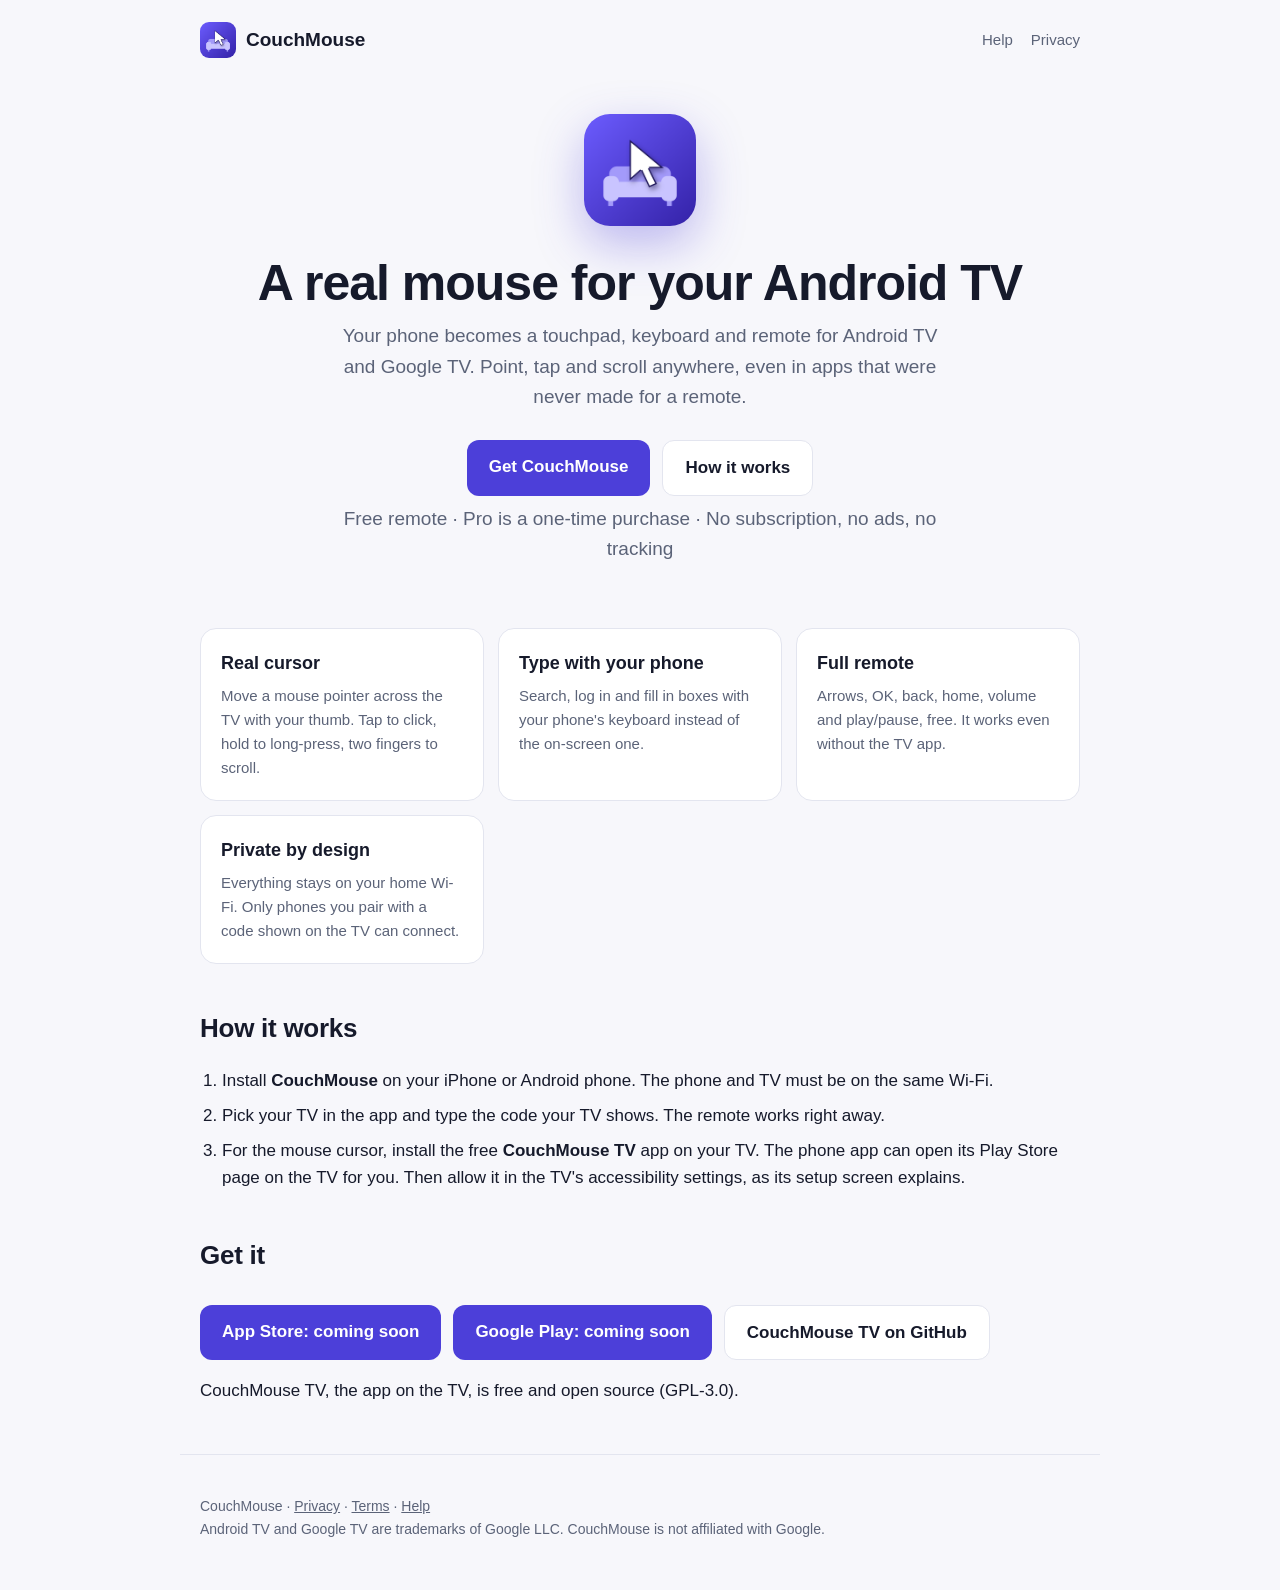
==== docs/index.html @ 19f27d71 "Cursor follows screen size changes; website (landing, privacy, terms, help) The cursor re-reads the " ====
<!doctype html>
<html lang="en">
<head>
<meta charset="utf-8">
<meta name="viewport" content="width=device-width, initial-scale=1">
<title>CouchMouse: a real mouse for Android TV</title>
<meta name="description" content="Turn your iPhone or Android phone into a remote with a real mouse cursor for Android TV and Google TV. Pay once, no subscription, no ads.">
<link rel="icon" href="icon.png">
<link rel="stylesheet" href="style.css">
</head>
<body>
<header>
  <a class="brand" href="./"><img src="icon.png" alt="">CouchMouse</a>
  <nav><a href="support">Help</a><a href="privacy">Privacy</a></nav>
</header>
<main>
  <section class="hero">
    <img src="icon.png" alt="CouchMouse icon">
    <h1>A real mouse for your Android TV</h1>
    <p>Your phone becomes a touchpad, keyboard and remote for Android TV and Google TV. Point, tap and scroll anywhere, even in apps that were never made for a remote.</p>
    <div class="buttons">
      <a class="button" href="#get">Get CouchMouse</a>
      <a class="button soft" href="#how">How it works</a>
    </div>
    <p class="note">Free remote · Pro is a one-time purchase · No subscription, no ads, no tracking</p>
  </section>

  <div class="grid">
    <div class="card"><h3>Real cursor</h3><p>Move a mouse pointer across the TV with your thumb. Tap to click, hold to long-press, two fingers to scroll.</p></div>
    <div class="card"><h3>Type with your phone</h3><p>Search, log in and fill in boxes with your phone's keyboard instead of the on-screen one.</p></div>
    <div class="card"><h3>Full remote</h3><p>Arrows, OK, back, home, volume and play/pause, free. It works even without the TV app.</p></div>
    <div class="card"><h3>Private by design</h3><p>Everything stays on your home Wi-Fi. Only phones you pair with a code shown on the TV can connect.</p></div>
  </div>

  <h2 id="how">How it works</h2>
  <ol class="steps">
    <li>Install <b>CouchMouse</b> on your iPhone or Android phone. The phone and TV must be on the same Wi-Fi.</li>
    <li>Pick your TV in the app and type the code your TV shows. The remote works right away.</li>
    <li>For the mouse cursor, install the free <b>CouchMouse TV</b> app on your TV. The phone app can open its Play Store page on the TV for you. Then allow it in the TV's accessibility settings, as its setup screen explains.</li>
  </ol>

  <h2 id="get">Get it</h2>
  <div class="buttons" style="justify-content:flex-start">
    <a class="button" href="#get" aria-disabled="true">App Store: coming soon</a>
    <a class="button" href="#get" aria-disabled="true">Google Play: coming soon</a>
    <a class="button soft" href="https://github.com/couchmouse/couchmouse-tv">CouchMouse TV on GitHub</a>
  </div>
  <p>CouchMouse TV, the app on the TV, is free and open source (GPL-3.0).</p>
</main>
<footer>
  CouchMouse · <a href="privacy">Privacy</a> · <a href="terms">Terms</a> · <a href="support">Help</a><br>
  Android TV and Google TV are trademarks of Google LLC. CouchMouse is not affiliated with Google.
</footer>
</body>
</html>
---- docs/style.css ----
:root {
  --bg: #0b1220; --panel: #151b2e; --line: #262d47; --text: #e7eaf3; --dim: #9aa3b8;
  --accent: #7c6cff; --accent-2: #4c3fd9; --ok: #4ade80;
}
@media (prefers-color-scheme: light) {
  :root { --bg: #f7f7fb; --panel: #ffffff; --line: #e3e5ef; --text: #161a2b; --dim: #5b6378; }
}
* { box-sizing: border-box; }
html, body { margin: 0; background: var(--bg); color: var(--text); }
body { font: 17px/1.6 -apple-system, BlinkMacSystemFont, "Segoe UI", Roboto, sans-serif; }
a { color: var(--accent); }
main, header, footer { max-width: 920px; margin: 0 auto; padding: 0 20px; }
header { display: flex; align-items: center; gap: 12px; padding-top: 22px; }
header a.brand { display: flex; align-items: center; gap: 10px; color: var(--text); text-decoration: none; font-weight: 650; font-size: 19px; }
header img { width: 36px; height: 36px; border-radius: 9px; }
header nav { margin-left: auto; display: flex; gap: 18px; font-size: 15px; }
header nav a { color: var(--dim); text-decoration: none; }
.hero { text-align: center; padding: 56px 0 28px; }
.hero img { width: 112px; height: 112px; border-radius: 26px; box-shadow: 0 18px 48px rgba(76, 63, 217, .35); }
.hero h1 { font-size: clamp(32px, 6vw, 50px); line-height: 1.1; margin: 22px 0 10px; letter-spacing: -.02em; }
.hero p { color: var(--dim); font-size: 19px; max-width: 620px; margin: 0 auto; }
.buttons { display: flex; flex-wrap: wrap; gap: 12px; justify-content: center; margin: 28px 0 8px; }
.button { display: inline-block; padding: 13px 22px; border-radius: 12px; background: var(--accent-2); color: #fff; text-decoration: none; font-weight: 600; }
.button.soft { background: var(--panel); color: var(--text); border: 1px solid var(--line); }
.note { color: var(--dim); font-size: 14px; text-align: center; }
.grid { display: grid; grid-template-columns: repeat(auto-fit, minmax(240px, 1fr)); gap: 14px; margin: 36px 0; }
.card { background: var(--panel); border: 1px solid var(--line); border-radius: 16px; padding: 20px; }
.card h3 { margin: 0 0 6px; font-size: 18px; }
.card p { margin: 0; color: var(--dim); font-size: 15px; }
h2 { font-size: 26px; margin: 44px 0 12px; letter-spacing: -.01em; }
ol.steps { padding-left: 22px; }
ol.steps li { margin: 8px 0; }
.legal h1 { font-size: 34px; margin: 36px 0 4px; }
.legal .updated { color: var(--dim); margin-top: 0; }
.legal h2 { font-size: 21px; margin-top: 30px; }
details { background: var(--panel); border: 1px solid var(--line); border-radius: 12px; padding: 14px 16px; margin: 10px 0; }
summary { cursor: pointer; font-weight: 600; }
footer { color: var(--dim); font-size: 14px; padding: 40px 20px 50px; border-top: 1px solid var(--line); margin-top: 50px; }
footer a { color: var(--dim); }
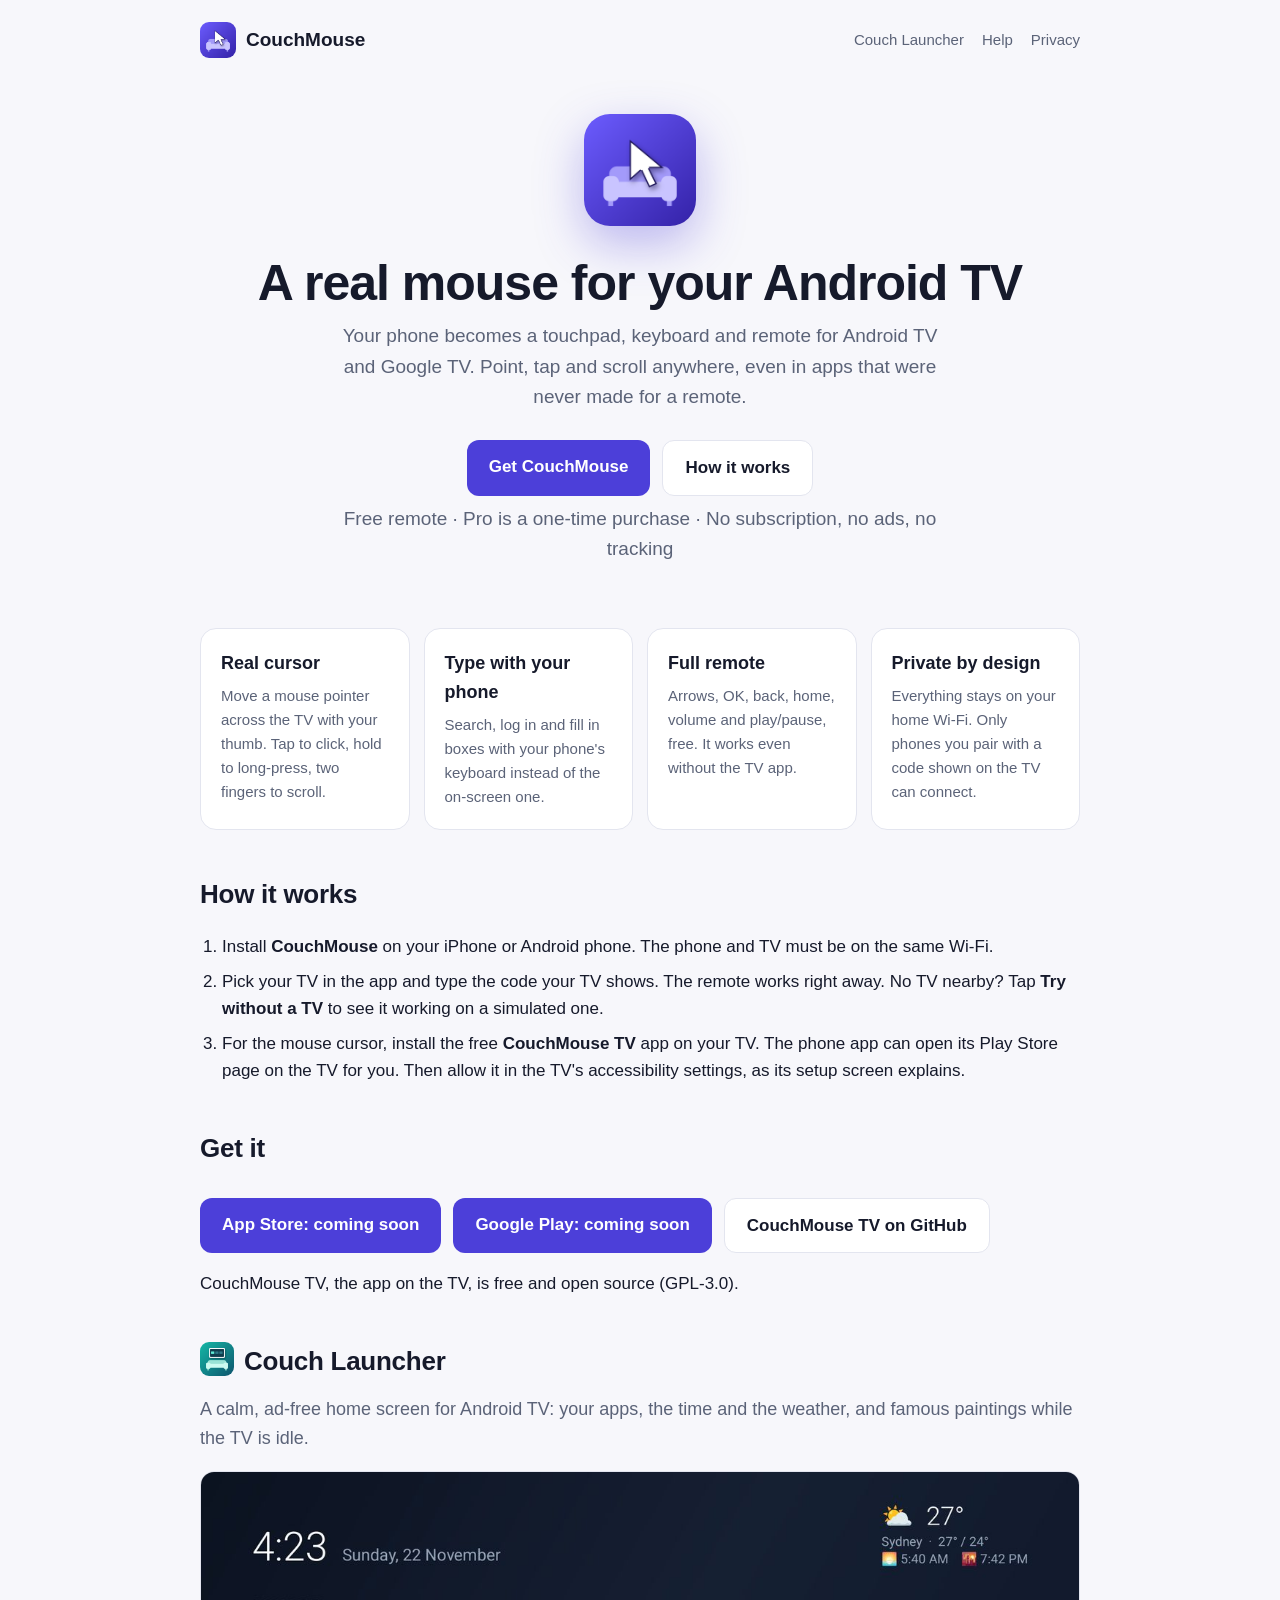
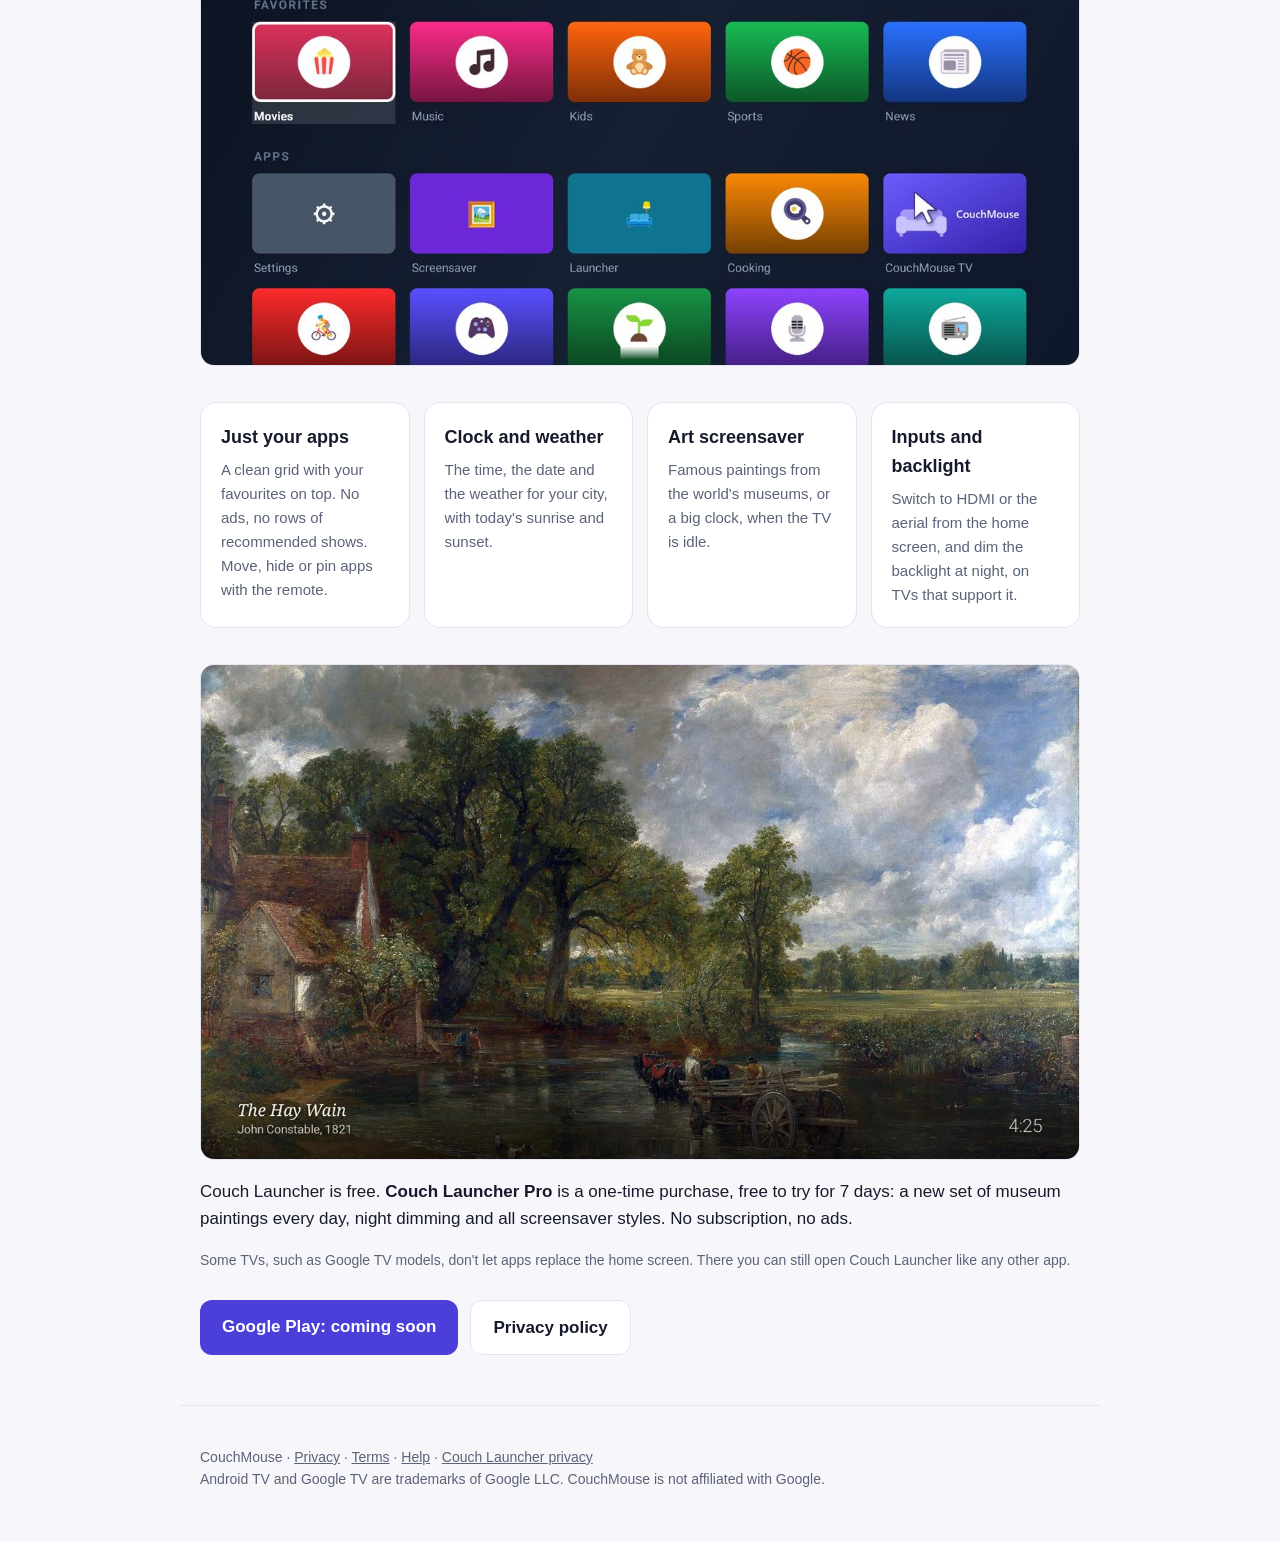
==== commit 942cb1c5: "Website: Couch Launcher section, its privacy policy, and help for both new phone features - launcher" ====
--- a/docs/index.html
+++ b/docs/index.html
@@ -11,7 +11,7 @@
 <body>
 <header>
   <a class="brand" href="./"><img src="icon.png" alt="">CouchMouse</a>
-  <nav><a href="support">Help</a><a href="privacy">Privacy</a></nav>
+  <nav><a href="#launcher">Couch Launcher</a><a href="support">Help</a><a href="privacy">Privacy</a></nav>
 </header>
 <main>
   <section class="hero">
@@ -35,7 +35,7 @@
   <h2 id="how">How it works</h2>
   <ol class="steps">
     <li>Install <b>CouchMouse</b> on your iPhone or Android phone. The phone and TV must be on the same Wi-Fi.</li>
-    <li>Pick your TV in the app and type the code your TV shows. The remote works right away.</li>
+    <li>Pick your TV in the app and type the code your TV shows. The remote works right away. No TV nearby? Tap <b>Try without a TV</b> to see it working on a simulated one.</li>
     <li>For the mouse cursor, install the free <b>CouchMouse TV</b> app on your TV. The phone app can open its Play Store page on the TV for you. Then allow it in the TV's accessibility settings, as its setup screen explains.</li>
   </ol>
 
@@ -46,9 +46,30 @@
     <a class="button soft" href="https://github.com/couchmouse/couchmouse-tv">CouchMouse TV on GitHub</a>
   </div>
   <p>CouchMouse TV, the app on the TV, is free and open source (GPL-3.0).</p>
+
+  <section id="launcher">
+    <h2><img class="inline-icon" src="launcher-icon.png" alt="">Couch Launcher</h2>
+    <p class="lead">A calm, ad-free home screen for Android TV: your apps, the time and the weather, and famous paintings while the TV is idle.</p>
+    <img class="shot" src="launcher-home.jpg" width="1200" height="675" loading="lazy"
+         alt="Couch Launcher's home screen: the time, the weather, a row of favourite apps and all apps below">
+    <div class="grid">
+      <div class="card"><h3>Just your apps</h3><p>A clean grid with your favourites on top. No ads, no rows of recommended shows. Move, hide or pin apps with the remote.</p></div>
+      <div class="card"><h3>Clock and weather</h3><p>The time, the date and the weather for your city, with today's sunrise and sunset.</p></div>
+      <div class="card"><h3>Art screensaver</h3><p>Famous paintings from the world's museums, or a big clock, when the TV is idle.</p></div>
+      <div class="card"><h3>Inputs and backlight</h3><p>Switch to HDMI or the aerial from the home screen, and dim the backlight at night, on TVs that support it.</p></div>
+    </div>
+    <img class="shot" src="launcher-art.jpg" width="1200" height="675" loading="lazy"
+         alt="The art screensaver showing The Hay Wain by John Constable">
+    <p>Couch Launcher is free. <b>Couch Launcher Pro</b> is a one-time purchase, free to try for 7 days: a new set of museum paintings every day, night dimming and all screensaver styles. No subscription, no ads.</p>
+    <p class="note" style="text-align:left">Some TVs, such as Google TV models, don't let apps replace the home screen. There you can still open Couch Launcher like any other app.</p>
+    <div class="buttons" style="justify-content:flex-start">
+      <a class="button" href="#launcher" aria-disabled="true">Google Play: coming soon</a>
+      <a class="button soft" href="launcher-privacy">Privacy policy</a>
+    </div>
+  </section>
 </main>
 <footer>
-  CouchMouse · <a href="privacy">Privacy</a> · <a href="terms">Terms</a> · <a href="support">Help</a><br>
+  CouchMouse · <a href="privacy">Privacy</a> · <a href="terms">Terms</a> · <a href="support">Help</a> · <a href="launcher-privacy">Couch Launcher privacy</a><br>
   Android TV and Google TV are trademarks of Google LLC. CouchMouse is not affiliated with Google.
 </footer>
 </body>
--- a/docs/style.css
+++ b/docs/style.css
@@ -23,12 +23,15 @@
 .button { display: inline-block; padding: 13px 22px; border-radius: 12px; background: var(--accent-2); color: #fff; text-decoration: none; font-weight: 600; }
 .button.soft { background: var(--panel); color: var(--text); border: 1px solid var(--line); }
 .note { color: var(--dim); font-size: 14px; text-align: center; }
-.grid { display: grid; grid-template-columns: repeat(auto-fit, minmax(240px, 1fr)); gap: 14px; margin: 36px 0; }
+.grid { display: grid; grid-template-columns: repeat(auto-fit, minmax(200px, 1fr)); gap: 14px; margin: 36px 0; }
 .card { background: var(--panel); border: 1px solid var(--line); border-radius: 16px; padding: 20px; }
 .card h3 { margin: 0 0 6px; font-size: 18px; }
 .card p { margin: 0; color: var(--dim); font-size: 15px; }
 h2 { font-size: 26px; margin: 44px 0 12px; letter-spacing: -.01em; }
 ol.steps { padding-left: 22px; }
+.lead { color: var(--dim); font-size: 18px; margin-top: 0; }
+.shot { display: block; width: 100%; height: auto; border-radius: 14px; border: 1px solid var(--line); margin: 18px 0; }
+h2 .inline-icon { width: 34px; height: 34px; border-radius: 9px; vertical-align: -6px; margin-right: 10px; }
 ol.steps li { margin: 8px 0; }
 .legal h1 { font-size: 34px; margin: 36px 0 4px; }
 .legal .updated { color: var(--dim); margin-top: 0; }
